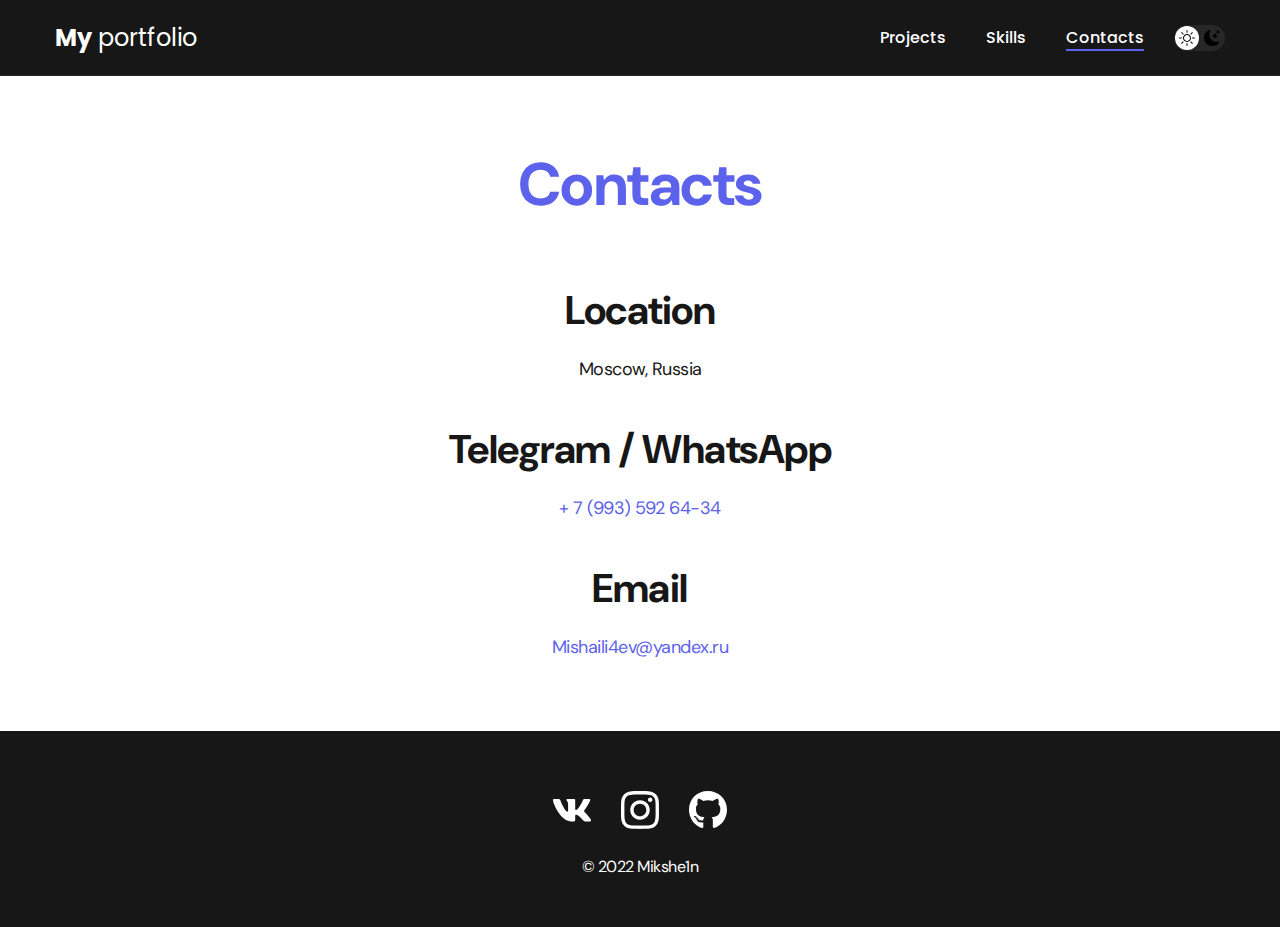
==== contacts.html @ a1be95a3 "Ready" ====
<!DOCTYPE html>
<html lang="en">
<head>
    <meta charset="UTF-8">
    <meta http-equiv="X-UA-Compatible" content="IE=edge">
    <meta name="viewport" content="width=device-width, initial-scale=1.0">
    <title>My portfolio</title>
    <link rel="stylesheet" href="./css/main.css">
</head>
<body>
    <nav class="nav">
        <div class="container">
            <div class="nav-row">
                <a href="./index.html" class="logo"><strong>My</strong> portfolio</a>

                <button class="dark-mode-btn">
                    <img src="./img/icons/sun.svg" alt="Light mode" class="dark-mode-btn__icon">
                    <img src="./img/icons/moon.svg" alt="Dark mode" class="dark-mode-btn__icon">
                </button>
                
                <ul class="nav-list">
                    <li class="nav-list__item"><a href="./index.html" class="nav-list__link">Projects</a></li>
                    <li class="nav-list__item"><a href="./skills.html" class="nav-list__link">Skills</a></li>
                    <li class="nav-list__item"><a href="./contacts.html" class="nav-list__link nav-list__link--active">Contacts</a></li>
                </ul>
            </div>
        </div>
    </nav>

    <main class="section">
        <div class="container">
                <h1 class="title-1">Contacts</h1>

                <ul class="content-list">
                    <li class="content-list__item">
                        <h2 class="title-2">Location</h2>
                        <p>Moscow, Russia</p>
                    </li>
                    <li class="content-list__item">
                        <h2 class="title-2">Telegram / WhatsApp</h2>
                        <p><a href="tel:+79051234567">+ 7 (993) 592 64-34</a></p>
                    </li>
                    <li class="content-list__item">
                        <h2 class="title-2">Email</h2>
                        <p><a href="#!">Mishaili4ev@yandex.ru</a></p>
                    </li>
                </ul>

        </div>
    </main>

    <footer class="footer">
        <div class="container">
            <div class="footer__wrapper">
                <ul class="social">
                    <li class="social__item"><a href="#!"><img src="./img/icons/vk.svg" alt="Link"></a></li>
                    <li class="social__item"><a href="#!"><img src="./img/icons/instagram.svg" alt="Link"></a></li>
                    <li class="social__item"><a href="https://github.com/Mikshe1n"><img src="./img/icons/gitHub.svg" alt="Link"></a></li>
                </ul>
                <div class="copyright">
                    <p>© 2022 Mikshe1n</p>
                </div>
            </div>
        </div>
    </footer>

    <script src="./js/main.js"></script>

</body>
</html>
---- css/main.css ----
@import "./reset.css";
@import url('https://fonts.googleapis.com/css2?family=DM+Sans:wght@400;500;700&family=Poppins:wght@400;500;700&display=swap');

/*
font-family: 'DM Sans', sans-serif;
font-family: 'Poppins', sans-serif;
*/

/* * {
    border: 1px solid red;
} */

:root {
    --blackpure: #000;
    --black: #171718;
    --black-border: #26292D;
    --white: #fff;
    --purple: #5C62EC;

    --text-color: var(--black);

    --dark-bg: var(--black);
    --dark-border: var(--black-border);
    --header-text: var(--white);
    --accent: var(--purple);

    /* Light mode */
    --page-bg: var(--white);
    --text-color: var(--black);

    --title-1: var(--accent);

    --project-card-bg: var(--white);
    --project-card-text: var(--black);
    --box-shadow: 0px 5px 35px rgba(0, 0, 0, 0.25);
}

.dark {
     /* Dark mode */
    --page-bg: #252526;
    --text-color: var(--white);

    --title-1: var(--white);

    --project-card-bg: var(--black);
    --project-card-text: var(--white);
    --box-shadow: 0px 5px 35px rgba(0, 0, 0, 0.8);
}

html, body {
    display: flex;
    flex-direction: column;
    min-height: 100vh;

    font-family: 'DM Sans', sans-serif;
    letter-spacing: -0.5px;

    /* Light mode */
    background-color: var(--page-bg);
    color: var(--text-color);
}

/* General */

.container {
    margin: 0 auto;
    padding: 0 15px;
    max-width: 1200px;
}

.none {
    display: none !important;
}

.section {
    padding: 70px 0;
}

.title-1 {
    margin-bottom: 60px;

    font-size: 60px;
    font-weight: 700;
    line-height: 1.3;
    color: var(--title-1);
    text-align: center;
}

.title-2 {
    margin-bottom: 20px;

    font-size: 40px;
    font-weight: 700;
    line-height: 1.3;
}

/* Nav */

.nav {
    padding: 20px 0;
    border-bottom: 1px solid var(--dark-border);
    background-color: var(--dark-bg);
    color: var(--header-text);
    letter-spacing: normal;
}

.nav-row {
    display: flex;
    justify-content: flex-end;
    align-items: center;
    column-gap: 30px;
    row-gap: 20px;
    flex-wrap: wrap;
}

.logo {
    margin-right: auto;
    color: var(--header-text);
    font-size: 24px;
    font-family: 'Poppins', sans-serif;
}

.logo strong {
    font-weight: 700;
}

.nav-list {
    display: flex;
    flex-wrap: wrap;
    row-gap: 10px;
    align-items: center;
    column-gap: 40px;
    font-size: 16px;
    font-weight: 500;
    font-family: 'Poppins', sans-serif;
}
.link__text {
    color: var(--title-1);
    transition: opacity 0.2s ease-in;
    transition: 0.2s;
}

.link__text:hover {
    opacity: 0.8;
    transition: 0.2s;
}

.nav-list__link {
    color: var(--header-text);
    transition: opacity 0.2s ease-in;
}

.nav-list__link:hover {
    opacity: 0.8;
}

.nav-list__link--active {
    position: relative;
}

.nav-list__link--active::before {
    content: "";

    position: absolute;
    left: 0;
    top: 100%;

    display: block;
    height: 2px;
    width: 100%;
    background-color: var(--accent);
}

/* Dark mode btn */

.dark-mode-btn {
    order: 9;

    position: relative;
    display: flex;
    justify-content: space-between;

    width: 51px;
    height: 26px;
    padding: 5px;

    border-radius: 50px;
    background-color: #272727;
}

.dark-mode-btn::before {
    content: "";

    position: absolute;
    top: 1px;
    left: 1px;

    display: block;
    width: 24px;
    height: 24px;

    border-radius: 50%;
    background-color: var(--white);

    transition: left 0.2s ease-in;
}

.dark-mode-btn--active::before {
    left: 26px;
}

.dark-mode-btn__icon {
    position: relative;
    z-index: 9;
}

/* Header */

.header {
    padding: 40px 0;
    min-height: 695px;

    display: flex;
    justify-content: center;
    align-items: center;

    background-color: var(--dark-bg);
    background-image: url('./../img/header-bg.png');
    background-repeat: no-repeat;
    background-size: auto;
    background-position: center center;

    color: var(--header-text);
    text-align: center;
}

.header__wrapper {
    padding: 0 15px;
    max-width: 660px;
}

.header__title {
    margin-bottom: 20px;
    font-size: 40px;
    font-weight: 700;
    line-height: 1.4;
}

.header__title strong {
    font-size: 60px;
    font-weight: 700;
}

.header__title em {
    font-style: normal;
    color: var(--accent);
}

.header__text {
    margin-bottom: 40px;
    font-size: 18px;
    line-height: 1.333;
}

.header__text p + p{
    margin-top: 0.5em;
}

/* Btn */

.btn {
    display: inline-block;
    height: 48px;
    padding: 12px 28px;

    border-radius: 5px;
    background-color: var(--accent);
    color: var(--white);
    letter-spacing: 0.15px;
    font-size: 16px;
    font-weight: 500;

    transition: opacity 0.2s ease-in;
}

.btn:hover {
    opacity: 0.8;
}

.btn:active {
    position: relative;
    top: 1px;
}

/* Btn outline */

.btn-outline {
    display: flex;
    column-gap: 10px;
    align-items: center;

    height: 48px;
    padding: 12px 20px;

    border-radius: 5px;
    border: 1px solid var(--blackpure);
    background-color: var(--white);
    color: var(--blackpure);

    transition: opacity 0.2s ease-in;
}

.btn-outline:hover {
    opacity: 0.8;
}

.btn-outline:active {
    position: relative;
    top: 1px;
}

/* Projects  */

.projects {
    display: flex;
    justify-content: center;
    flex-wrap: wrap;
    column-gap: 30px;
    row-gap: 30px;
}

.project {
    max-width: 370px;
    background-color: var(--project-card-bg);
    box-shadow: var(--box-shadow);
    border-radius: 10px;
}

.project__img {
    border-radius: 10px;
}

.project__title {
    padding: 15px 20px 25px;
    font-weight: 700;
    font-size: 24px;
    line-height: 1.3;
    color: var(--project-card-text);
}

/* Project details */

.project-details {
    margin: 0 auto;
    max-width: 865px;

    display: flex;
    flex-direction: column;
    align-items: center;

    text-align: center;
}

.project-details__cover {
    max-width: 100%;
    margin-bottom: 40px;

    box-shadow: 0px 5px 35px rgba(0, 0, 0, 0.25);
    border-radius: 10px;
}

.project-details__desc {
    margin-bottom: 30px;

    font-weight: 700;
    font-size: 24px;
    line-height: 1.3;
}

/* Content list */

.content-list {
    margin: 0 auto;
    max-width: 570px;
    display: flex;
    flex-direction: column;
    align-items: center;
    row-gap: 40px;
    text-align: center;
}

.content-list a {
    color: var(--accent);
}

.content-list__item {
    font-size: 18px;
    line-height: 1.5;
}

.content-list__item p + p {
    margin-top: 0.5em;
}

/* Footer */

.footer {
    margin-top: auto;
    padding: 60px 0 50px;
    background-color: var(--dark-bg);
    color: var(--header-text);
}

.footer__wrapper {
    display: flex;
    flex-direction: column;
    align-items: center;
    row-gap: 27px;
}

.social {
    display: flex;
    column-gap: 30px;
    align-items: center;
}

.copyright {
    font-size: 16px;
}

.copyright p + p {
    margin-top: 0.5em;
}

@media (max-width: 620px) {

    /* Header  */

    .header {
        min-height: unset;
    }

    .header__title {
        font-size: 30px;
    }

    .header__title strong {
        font-size: 40px;
    }

    /* Nav */

    .nav-row {
        justify-content: space-between;
    }

    .dark-mode-btn {
        order: 0;
    }

    /* General */

    .section {
        padding: 40px 0;
    }

    .title-1 {
        margin-bottom: 30px;
        font-size: 40px;
    }

    .title-2 {
        margin-bottom: 10px;
        font-size: 30px;
    }

    /* Projects */

    .project__title {
        font-size: 22px;
    }

    /* Project page */

    .project-details__desc {
        margin-bottom: 20px;
        font-size: 22px;
    }

    /* Content List */

    .content-list {
        row-gap: 20px;
    }

    .content-list__item {
        font-size: 16px;
    }

    /* Footer */

    .footer {
        padding: 40px 0 30px;
    }

    .footer__wrapper {
        row-gap: 20px;
    }

    /* Social */

    .social {
        column-gap: 20px;
    }

    .social__item {
        width: 28px;
    }

}
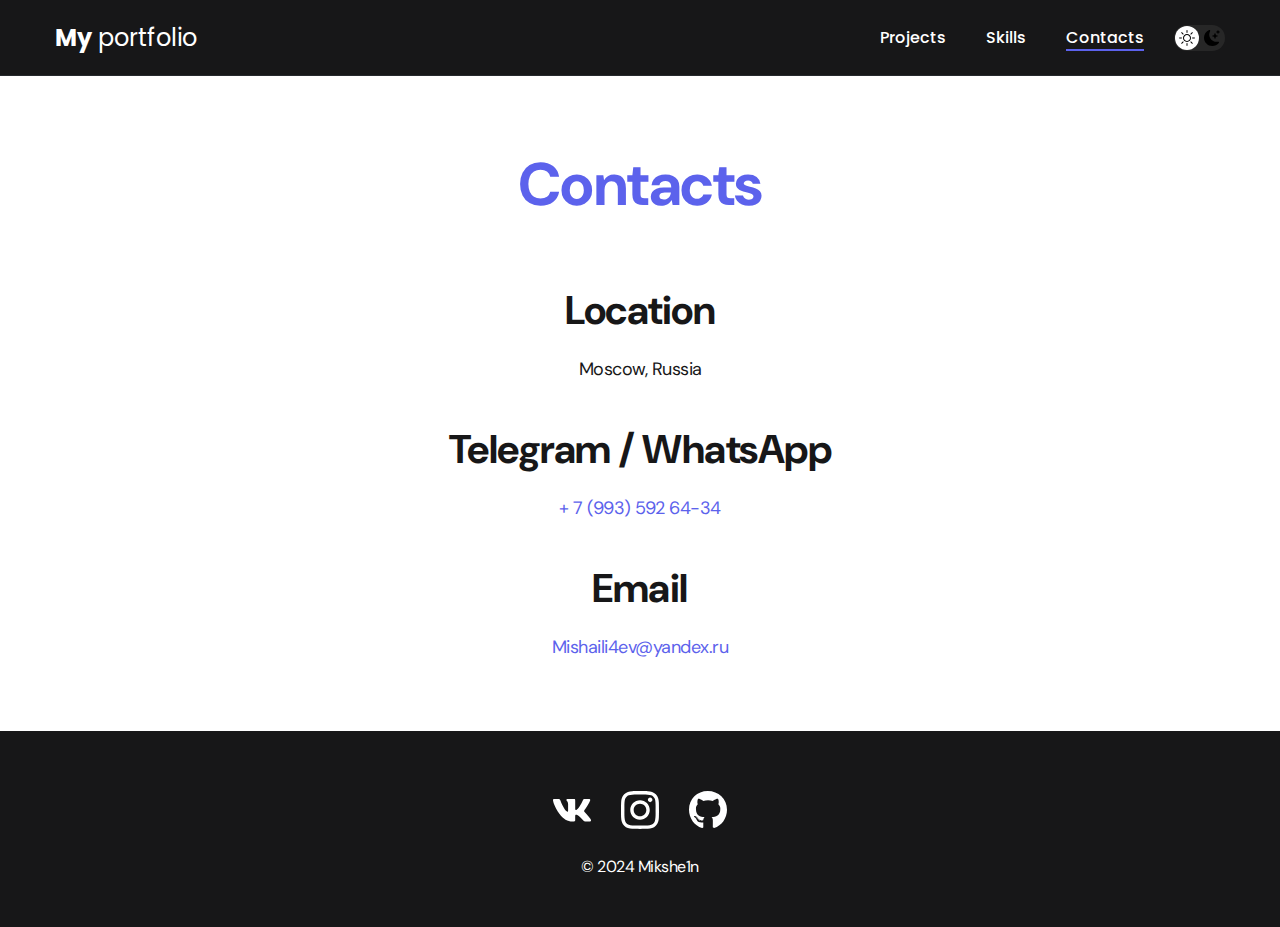
==== commit b688372e: "v1.1" ====
--- a/contacts.html
+++ b/contacts.html
@@ -53,12 +53,12 @@
         <div class="container">
             <div class="footer__wrapper">
                 <ul class="social">
-                    <li class="social__item"><a href="#!"><img src="./img/icons/vk.svg" alt="Link"></a></li>
+                    <li class="social__item"><a href="https://vk.com/mikshe1n"><img src="./img/icons/vk.svg" alt="Link"></a></li>
                     <li class="social__item"><a href="#!"><img src="./img/icons/instagram.svg" alt="Link"></a></li>
                     <li class="social__item"><a href="https://github.com/Mikshe1n"><img src="./img/icons/gitHub.svg" alt="Link"></a></li>
                 </ul>
                 <div class="copyright">
-                    <p>© 2022 Mikshe1n</p>
+                    <p>© 2024 Mikshe1n</p>
                 </div>
             </div>
         </div>
